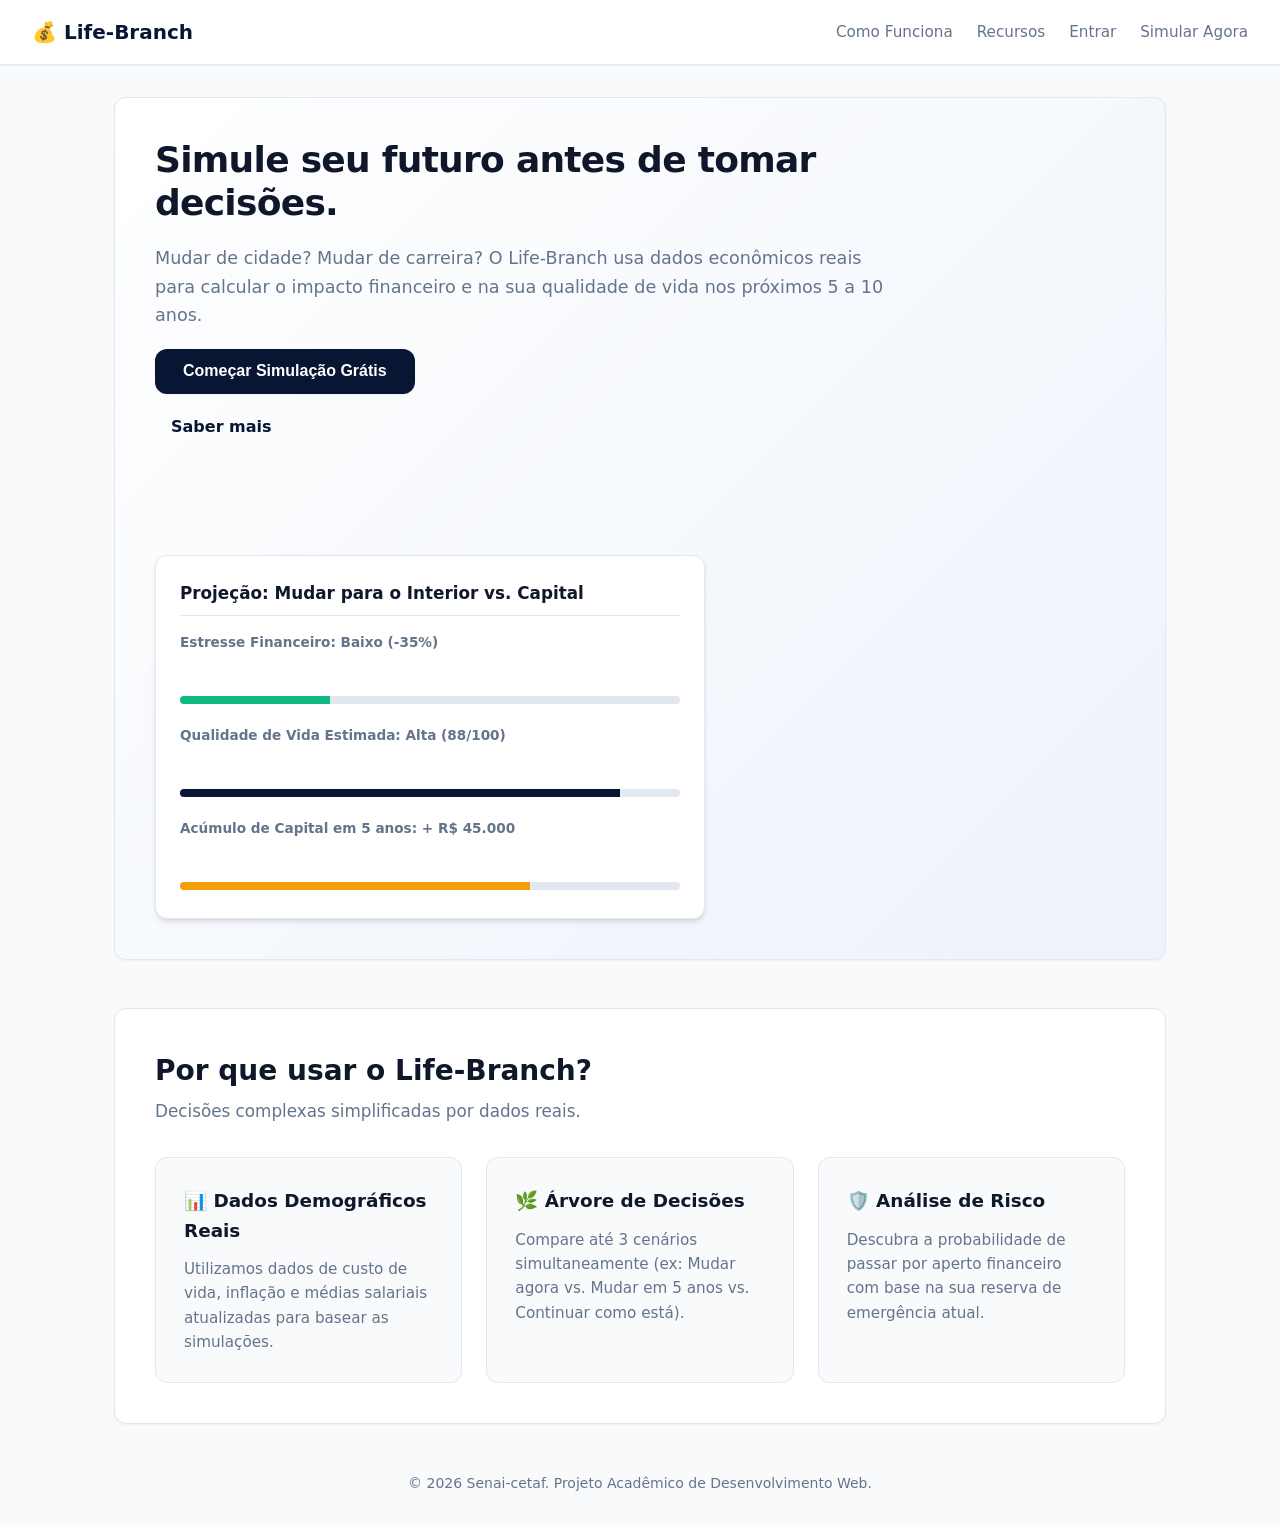
==== index.html @ f974adf6 "Add files via upload" ====
<!DOCTYPE html>
<html lang="pt-BR">
<head>
  <meta charset="UTF-8">
  <meta name="viewport" content="width=device-width, initial-scale=1.0">
  <title>Life-Branch | Simulador de Decisões de Vida</title>
  <link rel="stylesheet" href="index.css"> 
</head>
<body>
  <header>
    <a href="#">💰 Life-Branch</a>
    <nav>
      <ul>
        <li><a href="#funcionalidades">Como Funciona</a></li>
        <li><a href="#recursos">Recursos</a></li>
        <li><a href="login.html">Entrar</a></li>
        <li><a href="formulario_da_simulaçao.html">Simular Agora</a></li>
      </ul>
    </nav>
  </header>

  <hr>

  <main>
    <section id="hero">
      <h1>Simule seu futuro antes de tomar decisões.</h1>
      <p>Mudar de cidade? Mudar de carreira? O Life-Branch usa dados econômicos reais para calcular o impacto financeiro e na sua qualidade de vida nos próximos 5 a 10 anos.</p>
      
      <button type="button" onclick="alert('Iniciando simulação...')">Começar Simulação Grátis</button>
      <a href="#funcionalidades">Saber mais</a>

      <br><br>

      <article>
        <h3>Projeção: Mudar para o Interior vs. Capital</h3>
        
        <div>
          <label for="estresse">Estresse Financeiro: Baixo (-35%)</label><br>
          <progress id="estresse" value="30" max="100">30%</progress>
        </div>

        <div>
          <label for="qualidade">Qualidade de Vida Estimada: Alta (88/100)</label><br>
          <progress id="qualidade" value="88" max="100">88%</progress>
        </div>

        <div>
          <label for="capital">Acúmulo de Capital em 5 anos: + R$ 45.000</label><br>
          <progress id="capital" value="70" max="100">70%</progress>
        </div>
      </article>
    </section>

    <hr>

    <section id="funcionalidades">
      <h2>Por que usar o Life-Branch?</h2>
      <p>Decisões complexas simplificadas por dados reais.</p>

      <ul>
        <li>
          <h3>📊 Dados Demográficos Reais</h3>
          <p>Utilizamos dados de custo de vida, inflação e médias salariais atualizadas para basear as simulações.</p>
        </li>
        <li>
          <h3>🌿 Árvore de Decisões</h3>
          <p>Compare até 3 cenários simultaneamente (ex: Mudar agora vs. Mudar em 5 anos vs. Continuar como está).</p>
        </li>
        <li>
          <h3>🛡️ Análise de Risco</h3>
          <p>Descubra a probabilidade de passar por aperto financeiro com base na sua reserva de emergência atual.</p>
        </li>
      </ul>
    </section>
  </main>

  <hr>

  <footer>
    <p>&copy; 2026 Senai-cetaf. Projeto Acadêmico de Desenvolvimento Web.</p>
  </footer>
---- index.css ----
:root {
    --primary: #091633;
    --primary-hover: #1d4ed8;
    --success: #10b981;
    --danger: #ef4444;
    --warning: #f59e0b;
    
    --bg-page: #f8fafc;
    --bg-card: #ffffff;
    --text-main: #0f172a;
    --text-muted: #64748b;
    --border: #e2e8f0;
    
    --shadow-sm: 0 1px 2px 0 rgb(0 0 0 / 0.05);
    --shadow-md: 0 4px 6px -1px rgb(0 0 0 / 0.1), 0 2px 4px -2px rgb(0 0 0 / 0.1);
    --shadow-lg: 0 10px 15px -3px rgb(0 0 0 / 0.1), 0 4px 6px -4px rgb(0 0 0 / 0.1);
    --radius: 12px;
    --transition: all 0.2s ease-in-out;
  }
  
  @media (prefers-color-scheme: dark) {
    :root {
      --bg-page: #0f172a;
      --bg-card: #1e293b;
      --text-main: #f8fafc;
      --text-muted: #94a3b8;
      --border: #334155;
    }
  }
  
  * {
    margin: 0;
    padding: 0;
    box-sizing: border-box;
  }
  
  body {
    font-family: system-ui, -apple-system, BlinkMacSystemFont, 'Segoe UI', Roboto, sans-serif;
    background-color: var(--bg-page);
    color: var(--text-main);
    line-height: 1.6;
    padding-bottom: 2rem;

  }
  
  hr {
    display: none; 
  }
  

  header {
    background-color: var(--bg-card);
    border-bottom: 1px solid var(--border);
    padding: 1rem 2rem;
    display: flex;
    justify-content: space-between;
    align-items: center;
    position: sticky;
    top: 0;
    z-index: 100;
    box-shadow: var(--shadow-sm);
  }
  
  header > a {
    font-size: 1.25rem;
    font-weight: 700;
    color: var(--primary);
    text-decoration: none;
  }
  
  header nav ul {
    display: flex;
    list-style: none;
    gap: 1.5rem;
    align-items: center;
  }
  
  header nav a {
    text-decoration: none;
    color: var(--text-muted);
    font-weight: 500;
    font-size: 0.95rem;
    transition: var(--transition);
  }
  
  header nav a:hover {
    color: var(--primary);
  }
  

  header nav a[href="#simular"] {
    background-color: var(--primary);
    color: white;
    padding: 0.5rem 1rem;
    border-radius: 8px;
    font-weight: 600;
  }
  
  header nav a[href="#simular"]:hover {
    background-color: var(--primary-hover);
  }
  
 
  main {
    max-width: 1100px;
    margin: 2rem auto;
    padding: 0 1.5rem;
    display: grid;
    gap: 3rem;
  }
  
  section {
    background: var(--bg-card);
    padding: 2.5rem;
    border-radius: var(--radius);
    border: 1px solid var(--border);
    box-shadow: var(--shadow-sm);
  }

  #hero {
    background: linear-gradient(135deg, var(--bg-card) 0%, rgba(37, 99, 235, 0.05) 100%);
    display: flex;
    flex-direction: column;
    gap: 1.25rem;
    align-items: flex-start;
  }
  
  #hero h1 {
    font-size: 2.25rem;
    letter-spacing: -0.02em;
    line-height: 1.2;
    color: var(--text-main);
    max-width: 700px;
  }
  
  #hero p {
    color: var(--text-muted);
    font-size: 1.1rem;
    max-width: 750px;
  }
  

  #hero button {
    background-color: var(--primary);
    color: white;
    border: none;
    padding: 0.85rem 1.75rem;
    font-size: 1rem;
    font-weight: 600;
    border-radius: var(--radius);
    cursor: pointer;
    transition: var(--transition);
    box-shadow: var(--shadow-sm);
    display: inline-block;
  }
  
  #hero button:hover {
    background-color: var(--primary-hover);
    transform: translateY(-2px);
    box-shadow: var(--shadow-md);
  }
  
  #hero a[href="#funcionalidades"] {
    color: var(--primary);
    font-weight: 600;
    text-decoration: none;
    margin-left: 1rem;
    transition: var(--transition);
  }
  
  #hero a[href="#funcionalidades"]:hover {
    text-decoration: underline;
  }
  

  #hero article {
    width: 100%;
    max-width: 550px;
    margin-top: 1.5rem;
    background: var(--bg-card);
    padding: 1.5rem;
    border-radius: var(--radius);
    border: 1px solid var(--border);
    box-shadow: var(--shadow-md);
    display: flex;
    flex-direction: column;
    gap: 1rem;
  }
  
  #hero article h3 {
    font-size: 1.05rem;
    color: var(--text-main);
    border-bottom: 1px solid var(--border);
    padding-bottom: 0.5rem;
  }
  
  #hero article label {
    font-size: 0.85rem;
    font-weight: 600;
    color: var(--text-muted);
    display: block;
    margin-bottom: 0.25rem;
  }
  

  progress {
    width: 100%;
    height: 8px;
    border-radius: 4px;
    overflow: hidden;
    border: none;
    background-color: var(--border);
  }
  
  progress::-webkit-progress-bar {
    background-color: var(--border);
    border-radius: 4px;
  }
  
  #estresse::-webkit-progress-value { background-color: var(--success); }
  #estresse::-moz-progress-bar { background-color: var(--success); }
  
  #qualidade::-webkit-progress-value { background-color: var(--primary); }
  #qualidade::-moz-progress-bar { background-color: var(--primary); }
  
  #capital::-webkit-progress-value { background-color: var(--warning); }
  #capital::-moz-progress-bar { background-color: var(--warning); }
  

  #funcionalidades h2 {
    font-size: 1.75rem;
    margin-bottom: 0.25rem;
  }
  
  #funcionalidades > p {
    color: var(--text-muted);
    font-size: 1.05rem;
    margin-bottom: 2rem;
  }
  
  #funcionalidades ul {
    list-style: none;
    display: grid;
    grid-template-columns: repeat(auto-fit, minmax(280px, 1fr));
    gap: 1.5rem;
  }
  
  #funcionalidades li {
    background: var(--bg-page);
    padding: 1.75rem;
    border-radius: var(--radius);
    border: 1px solid var(--border);
    display: flex;
    flex-direction: column;
    gap: 0.75rem;
    transition: var(--transition);
  }
  
  #funcionalidades li:hover {
    transform: translateY(-3px);
    box-shadow: var(--shadow-md);
    border-color: rgba(37, 99, 235, 0.3);
  }
  
  #funcionalidades li h3 {
    font-size: 1.15rem;
    color: var(--text-main);
  }
  
  #funcionalidades li p {
    color: var(--text-muted);
    font-size: 0.95rem;
  }
  

  footer {
    text-align: center;
    margin-top: 3rem;
    color: var(--text-muted);
    font-size: 0.875rem;
  }
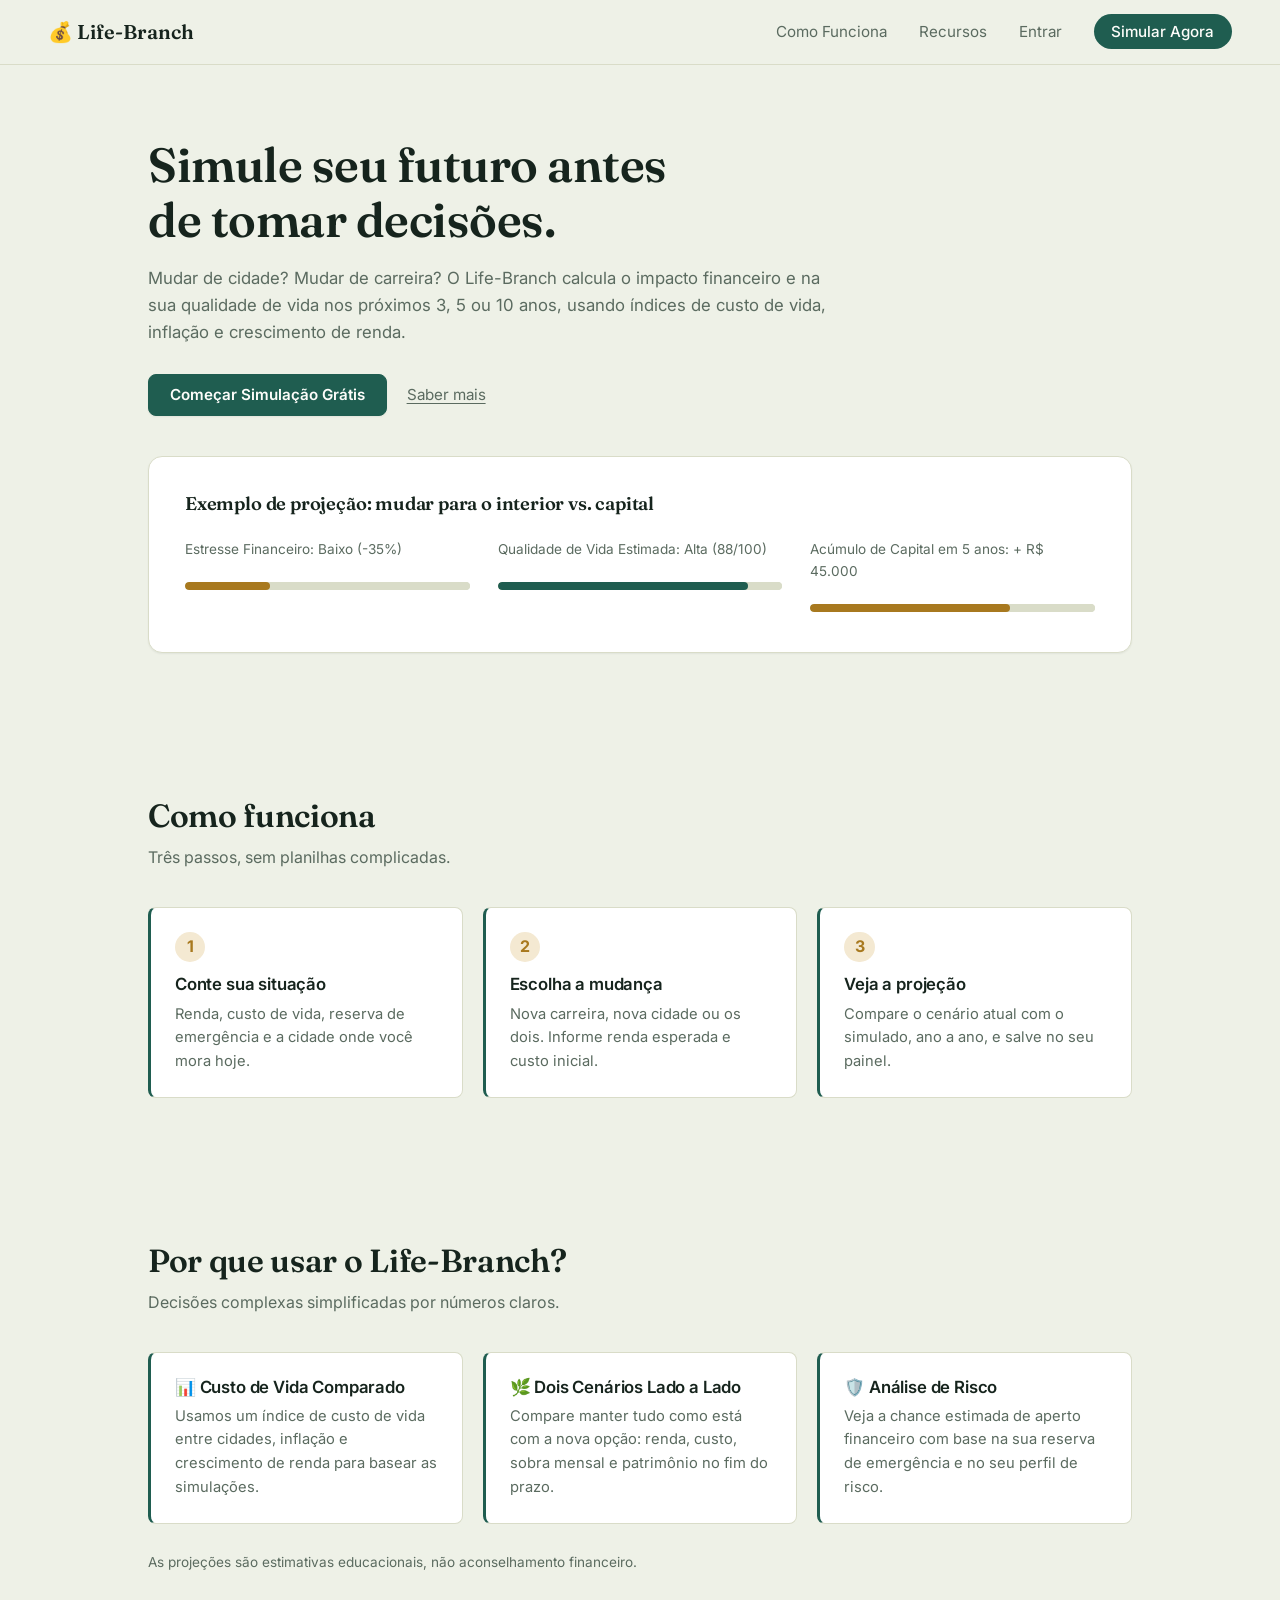
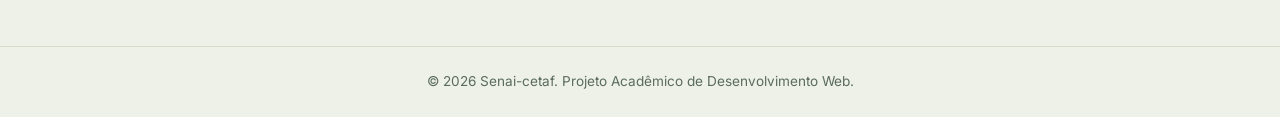
==== commit 82c5366b: "Add files via upload" ====
--- a/index.html
+++ b/index.html
@@ -4,79 +4,72 @@
   <meta charset="UTF-8">
   <meta name="viewport" content="width=device-width, initial-scale=1.0">
   <title>Life-Branch | Simulador de Decisões de Vida</title>
-  <link rel="stylesheet" href="index.css"> 
+  <link rel="stylesheet" href="base.css">
+  <link rel="stylesheet" href="index.css">
 </head>
 <body>
-  <header>
-    <a href="#">💰 Life-Branch</a>
-    <nav>
-      <ul>
-        <li><a href="#funcionalidades">Como Funciona</a></li>
-        <li><a href="#recursos">Recursos</a></li>
-        <li><a href="login.html">Entrar</a></li>
-        <li><a href="formulario_da_simulaçao.html">Simular Agora</a></li>
-      </ul>
-    </nav>
-  </header>
-
-  <hr>
+  <header id="topo"></header>
 
   <main>
     <section id="hero">
       <h1>Simule seu futuro antes de tomar decisões.</h1>
-      <p>Mudar de cidade? Mudar de carreira? O Life-Branch usa dados econômicos reais para calcular o impacto financeiro e na sua qualidade de vida nos próximos 5 a 10 anos.</p>
-      
-      <button type="button" onclick="alert('Iniciando simulação...')">Começar Simulação Grátis</button>
-      <a href="#funcionalidades">Saber mais</a>
+      <p>Mudar de cidade? Mudar de carreira? O Life-Branch calcula o impacto financeiro e na sua qualidade de vida nos próximos 3, 5 ou 10 anos, usando índices de custo de vida, inflação e crescimento de renda.</p>
 
-      <br><br>
+      <div class="hero-acoes">
+        <a class="btn" href="formulario_simulaçao.html">Começar Simulação Grátis</a>
+        <a class="saiba-mais" href="#funcionalidades">Saber mais</a>
+      </div>
 
       <article>
-        <h3>Projeção: Mudar para o Interior vs. Capital</h3>
-        
+        <h3>Exemplo de projeção: mudar para o interior vs. capital</h3>
         <div>
-          <label for="estresse">Estresse Financeiro: Baixo (-35%)</label><br>
-          <progress id="estresse" value="30" max="100">30%</progress>
+          <label for="estresse">Estresse Financeiro: Baixo (-35%)</label>
+          <progress id="estresse" class="gold" value="30" max="100">30%</progress>
         </div>
-
         <div>
-          <label for="qualidade">Qualidade de Vida Estimada: Alta (88/100)</label><br>
-          <progress id="qualidade" value="88" max="100">88%</progress>
+          <label for="qualidade">Qualidade de Vida Estimada: Alta (88/100)</label>
+          <progress id="qualidade" class="forest" value="88" max="100">88%</progress>
         </div>
-
         <div>
-          <label for="capital">Acúmulo de Capital em 5 anos: + R$ 45.000</label><br>
-          <progress id="capital" value="70" max="100">70%</progress>
+          <label for="capital">Acúmulo de Capital em 5 anos: + R$ 45.000</label>
+          <progress id="capital" class="gold" value="70" max="100">70%</progress>
         </div>
       </article>
     </section>
 
-    <hr>
+    <section id="funcionalidades">
+      <h2>Como funciona</h2>
+      <p class="sub">Três passos, sem planilhas complicadas.</p>
+      <ol class="passos">
+        <li><span>1</span><h3>Conte sua situação</h3><p>Renda, custo de vida, reserva de emergência e a cidade onde você mora hoje.</p></li>
+        <li><span>2</span><h3>Escolha a mudança</h3><p>Nova carreira, nova cidade ou os dois. Informe renda esperada e custo inicial.</p></li>
+        <li><span>3</span><h3>Veja a projeção</h3><p>Compare o cenário atual com o simulado, ano a ano, e salve no seu painel.</p></li>
+      </ol>
+    </section>
 
-    <section id="funcionalidades">
+    <section id="recursos">
       <h2>Por que usar o Life-Branch?</h2>
-      <p>Decisões complexas simplificadas por dados reais.</p>
-
-      <ul>
+      <p class="sub">Decisões complexas simplificadas por números claros.</p>
+      <ul class="cards">
         <li>
-          <h3>📊 Dados Demográficos Reais</h3>
-          <p>Utilizamos dados de custo de vida, inflação e médias salariais atualizadas para basear as simulações.</p>
+          <h3>📊 Custo de Vida Comparado</h3>
+          <p>Usamos um índice de custo de vida entre cidades, inflação e crescimento de renda para basear as simulações.</p>
         </li>
         <li>
-          <h3>🌿 Árvore de Decisões</h3>
-          <p>Compare até 3 cenários simultaneamente (ex: Mudar agora vs. Mudar em 5 anos vs. Continuar como está).</p>
+          <h3>🌿 Dois Cenários Lado a Lado</h3>
+          <p>Compare manter tudo como está com a nova opção: renda, custo, sobra mensal e patrimônio no fim do prazo.</p>
         </li>
         <li>
           <h3>🛡️ Análise de Risco</h3>
-          <p>Descubra a probabilidade de passar por aperto financeiro com base na sua reserva de emergência atual.</p>
+          <p>Veja a chance estimada de aperto financeiro com base na sua reserva de emergência e no seu perfil de risco.</p>
         </li>
       </ul>
+      <p class="aviso">As projeções são estimativas educacionais, não aconselhamento financeiro.</p>
     </section>
   </main>
 
-  <hr>
+  <footer id="rodape"></footer>
 
-  <footer>
-    <p>&copy; 2026 Senai-cetaf. Projeto Acadêmico de Desenvolvimento Web.</p>
-  </footer>
-
+  <script src="app.js"></script>
+</body>
+</html>
--- a/base.css
+++ b/base.css
@@ -0,0 +1,273 @@
+/* ============================================
+   Life-Branch — base.css (estilos compartilhados)
+   Conceito: "livro-razão financeiro" — papel, tinta
+   e uma trilha verde de crescimento; dourado só
+   para valores em dinheiro.
+   ============================================ */
+
+   @import url('https://fonts.googleapis.com/css2?family=Fraunces:opsz,wght@9..144,500;9..144,600;9..144,700&family=Inter:wght@400;500;600;700&display=swap');
+
+   :root {
+     --paper: #eef1e7;
+     --paper-raised: #ffffff;
+     --ink: #16241d;
+     --ink-muted: #5b6b60;
+     --forest: #1f5d50;
+     --forest-deep: #163f37;
+     --gold: #a8791f;
+     --gold-soft: #f4e9d2;
+     --danger: #a83b2e;
+     --success: #1f5d50;
+     --warning: #a8791f;
+     --border: #d9dcc8;
+   
+     --shadow-sm: 0 1px 2px 0 rgb(22 36 29 / 0.06);
+     --shadow-md: 0 8px 20px -6px rgb(22 36 29 / 0.18);
+   
+     --font-display: 'Fraunces', Georgia, serif;
+     --font-body: 'Inter', system-ui, -apple-system, 'Segoe UI', Roboto, sans-serif;
+   
+     --radius-sm: 8px;
+     --radius-md: 14px;
+     --content-width: 1080px;
+     --transition: all 0.18s ease-in-out;
+   }
+   
+   @media (prefers-color-scheme: dark) {
+     :root {
+       --paper: #101d17;
+       --paper-raised: #17251e;
+       --ink: #eaf2ec;
+       --ink-muted: #93a89b;
+       --forest: #4fa88f;
+       --forest-deep: #3c8672;
+       --gold: #e0b15c;
+       --gold-soft: #2b2415;
+       --danger: #e0766a;
+       --success: #4fa88f;
+       --warning: #e0b15c;
+       --border: #2a3d33;
+       --shadow-sm: 0 1px 2px 0 rgb(0 0 0 / 0.35);
+       --shadow-md: 0 8px 24px -8px rgb(0 0 0 / 0.55);
+     }
+   }
+   
+   /* ---------- Reset ---------- */
+   * { margin: 0; padding: 0; box-sizing: border-box; }
+   
+   html { scroll-behavior: smooth; }
+   
+   body {
+     font-family: var(--font-body);
+     background-color: var(--paper);
+     color: var(--ink);
+     line-height: 1.6;
+     min-height: 100vh;
+     display: flex;
+     flex-direction: column;
+   }
+   
+   hr { display: none; }
+   img { max-width: 100%; }
+   a { color: inherit; }
+   h1, h2, h3 { font-family: var(--font-display); font-weight: 600; letter-spacing: -0.01em; line-height: 1.2; }
+   section[id] { scroll-margin-top: 5rem; }
+   
+   /* ---------- Cabeçalho ---------- */
+   .topo {
+     position: sticky;
+     top: 0;
+     z-index: 10;
+     display: flex;
+     align-items: center;
+     justify-content: space-between;
+     flex-wrap: wrap;
+     gap: 0.75rem 1.5rem;
+     padding: 1rem clamp(1.25rem, 4vw, 3rem);
+     background-color: var(--paper);
+     border-bottom: 1px solid var(--border);
+   }
+   
+   .topo .logo {
+     font-family: var(--font-display);
+     font-weight: 600;
+     font-size: 1.25rem;
+     text-decoration: none;
+   }
+   
+   .topo nav ul {
+     list-style: none;
+     display: flex;
+     align-items: center;
+     flex-wrap: wrap;
+     gap: clamp(0.75rem, 2.5vw, 2rem);
+   }
+   
+   .topo nav a {
+     text-decoration: none;
+     font-size: 0.95rem;
+     color: var(--ink-muted);
+     transition: var(--transition);
+   }
+   
+   .topo nav a:hover,
+   .topo nav a:focus-visible,
+   .topo nav a[aria-current="page"] { color: var(--ink); }
+   
+   .topo nav a[aria-current="page"] { font-weight: 600; }
+   
+   .topo nav a.nav-cta {
+     color: #fdfdfa;
+     background-color: var(--forest);
+     padding: 0.5rem 1.1rem;
+     border-radius: 999px;
+     font-weight: 500;
+   }
+   
+   .topo nav a.nav-cta:hover,
+   .topo nav a.nav-cta:focus-visible { background-color: var(--forest-deep); color: #fdfdfa; }
+   
+   /* ---------- Layout ---------- */
+   main { flex: 1; width: 100%; }
+   
+   main.pagina {
+     max-width: 900px;
+     margin: 0 auto;
+     padding: clamp(1.5rem, 4vw, 3rem) clamp(1rem, 4vw, 2rem);
+     display: flex;
+     flex-direction: column;
+     gap: 1.75rem;
+   }
+   
+   .card {
+     background-color: var(--paper-raised);
+     border: 1px solid var(--border);
+     border-radius: var(--radius-md);
+     box-shadow: var(--shadow-sm);
+     padding: clamp(1.25rem, 3vw, 2rem);
+   }
+   
+   .card h1 { font-size: 1.7rem; }
+   .card h2 { font-size: 1.3rem; margin-bottom: 1rem; }
+   .muted { color: var(--ink-muted); }
+   
+   /* ---------- Botões ---------- */
+   .btn {
+     display: inline-flex;
+     align-items: center;
+     justify-content: center;
+     gap: 0.4rem;
+     font-family: var(--font-body);
+     font-weight: 600;
+     font-size: 0.95rem;
+     line-height: 1.2;
+     text-decoration: none;
+     color: #fdfdfa;
+     background-color: var(--forest);
+     border: 1px solid var(--forest);
+     padding: 0.7rem 1.3rem;
+     border-radius: var(--radius-sm);
+     cursor: pointer;
+     box-shadow: var(--shadow-sm);
+     transition: var(--transition);
+   }
+   
+   .btn:hover,
+   .btn:focus-visible { background-color: var(--forest-deep); border-color: var(--forest-deep); box-shadow: var(--shadow-md); }
+   
+   .btn-outline { background: transparent; color: var(--ink); border-color: var(--border); box-shadow: none; }
+   .btn-outline:hover,
+   .btn-outline:focus-visible { background: var(--gold-soft); color: var(--ink); border-color: var(--gold); box-shadow: none; }
+   
+   .btn-danger { background: var(--danger); border-color: var(--danger); color: #fff; }
+   .btn-danger:hover,
+   .btn-danger:focus-visible { background: #8a2f24; border-color: #8a2f24; }
+   
+   .btn-sm { font-size: 0.82rem; padding: 0.4rem 0.8rem; }
+   .btn-block { width: 100%; }
+   .btn[disabled] { opacity: 0.55; cursor: not-allowed; }
+   
+   .btn-link {
+     background: none; border: none; padding: 0; font: inherit;
+     color: var(--forest); text-decoration: underline; text-underline-offset: 3px; cursor: pointer;
+   }
+   
+   /* ---------- Formulários ---------- */
+   fieldset { border: 1px solid var(--border); border-radius: var(--radius-md); padding: 1.5rem; margin-bottom: 1.5rem; }
+   legend { padding: 0 0.5rem; font-size: 0.95rem; color: var(--forest); }
+   
+   .campo { display: flex; flex-direction: column; gap: 0.35rem; margin-bottom: 1.1rem; }
+   .campo label,
+   .rotulo { font-size: 0.9rem; font-weight: 600; }
+   
+   input[type="text"], input[type="email"], input[type="password"],
+   input[type="number"], input[type="date"], select {
+     width: 100%;
+     font-family: var(--font-body);
+     font-size: 0.95rem;
+     color: var(--ink);
+     background-color: var(--paper);
+     border: 1px solid var(--border);
+     border-radius: var(--radius-sm);
+     padding: 0.65rem 0.8rem;
+     transition: var(--transition);
+   }
+   
+   input:focus, select:focus { outline: 2px solid var(--forest); outline-offset: 1px; border-color: var(--forest); }
+   input:disabled { opacity: 0.55; cursor: not-allowed; }
+   input[type="checkbox"], input[type="radio"] { accent-color: var(--forest); width: 1rem; height: 1rem; }
+   
+   .campo-inline { flex-direction: row; align-items: center; gap: 0.6rem; }
+   .campo-inline label { font-weight: 400; }
+   .campo small { color: var(--ink-muted); font-size: 0.8rem; }
+   .erro { color: var(--danger); font-size: 0.85rem; font-weight: 500; }
+   .erro[hidden], [hidden] { display: none !important; }
+   
+   .grade { display: grid; grid-template-columns: repeat(auto-fit, minmax(250px, 1fr)); column-gap: 1.25rem; }
+   
+   /* ---------- Tabelas ---------- */
+   .tabela-wrap { overflow-x: auto; border: 1px solid var(--border); border-radius: var(--radius-sm); }
+   table { width: 100%; border-collapse: collapse; font-size: 0.9rem; }
+   th, td { text-align: left; padding: 0.8rem 1rem; border-bottom: 1px solid var(--border); vertical-align: middle; }
+   th { background: var(--gold-soft); font-size: 0.8rem; text-transform: uppercase; letter-spacing: 0.04em; color: var(--ink-muted); }
+   tbody tr:last-child td { border-bottom: none; }
+   
+   /* ---------- Barras de progresso ---------- */
+   progress {
+     appearance: none; -webkit-appearance: none;
+     width: 100%; height: 8px; border-radius: 999px; overflow: hidden;
+     background-color: var(--border); border: none;
+   }
+   progress::-webkit-progress-bar { background-color: var(--border); border-radius: 999px; }
+   progress::-webkit-progress-value { border-radius: 999px; transition: width 0.3s ease-in-out; background: var(--forest); }
+   progress::-moz-progress-bar { border-radius: 999px; background: var(--forest); }
+   progress.gold::-webkit-progress-value { background: var(--gold); }
+   progress.gold::-moz-progress-bar { background: var(--gold); }
+   progress.forest::-webkit-progress-value { background: var(--forest); }
+   progress.forest::-moz-progress-bar { background: var(--forest); }
+   
+   /* ---------- Estado vazio e aviso (toast) ---------- */
+   .vazio { text-align: center; padding: 2rem 1rem; color: var(--ink-muted); display: flex; flex-direction: column; align-items: center; gap: 1rem; }
+   
+   .toast {
+     position: fixed; left: 50%; bottom: 1.5rem;
+     transform: translate(-50%, 20px);
+     background: var(--ink); color: var(--paper);
+     padding: 0.75rem 1.25rem; border-radius: 999px;
+     font-size: 0.9rem; box-shadow: var(--shadow-md);
+     opacity: 0; pointer-events: none; transition: var(--transition); z-index: 50;
+   }
+   .toast.visivel { opacity: 1; transform: translate(-50%, 0); }
+   
+   dialog { margin: auto; max-width: min(520px, 92vw); padding: 1.75rem; border: 1px solid var(--border); border-radius: var(--radius-md); background: var(--paper-raised); color: var(--ink); }
+   dialog::backdrop { background: rgb(0 0 0 / 0.45); }
+   dialog h2 { font-size: 1.25rem; margin-bottom: 0.75rem; }
+   dialog p { margin-bottom: 1rem; color: var(--ink-muted); font-size: 0.92rem; }
+   
+   /* ---------- Rodapé ---------- */
+   footer { border-top: 1px solid var(--border); padding: 1.5rem clamp(1.25rem, 4vw, 3rem); text-align: center; }
+   footer p { font-size: 0.85rem; color: var(--ink-muted); }
+   
+   /* ---------- Acessibilidade ---------- */
+   :focus-visible { outline: 2px solid var(--forest); outline-offset: 2px; }
+   @media (prefers-reduced-motion: reduce) { * { transition: none !important; scroll-behavior: auto !important; } }
--- a/index.css
+++ b/index.css
@@ -1,282 +1,82 @@
+/* index.css — página inicial */
+main > section {
+  max-width: var(--content-width);
+  margin: 0 auto;
+  padding: clamp(2.5rem, 6vw, 4.5rem) clamp(1.25rem, 4vw, 3rem);
+}
 
-   :root {
-    --primary: #091633;
-    --primary-hover: #1d4ed8;
-    --success: #10b981;
-    --danger: #ef4444;
-    --warning: #f59e0b;
-    
-    --bg-page: #f8fafc;
-    --bg-card: #ffffff;
-    --text-main: #0f172a;
-    --text-muted: #64748b;
-    --border: #e2e8f0;
-    
-    --shadow-sm: 0 1px 2px 0 rgb(0 0 0 / 0.05);
-    --shadow-md: 0 4px 6px -1px rgb(0 0 0 / 0.1), 0 2px 4px -2px rgb(0 0 0 / 0.1);
-    --shadow-lg: 0 10px 15px -3px rgb(0 0 0 / 0.1), 0 4px 6px -4px rgb(0 0 0 / 0.1);
-    --radius: 12px;
-    --transition: all 0.2s ease-in-out;
-  }
-  
-  @media (prefers-color-scheme: dark) {
-    :root {
-      --bg-page: #0f172a;
-      --bg-card: #1e293b;
-      --text-main: #f8fafc;
-      --text-muted: #94a3b8;
-      --border: #334155;
-    }
-  }
-  
-  * {
-    margin: 0;
-    padding: 0;
-    box-sizing: border-box;
-  }
-  
-  body {
-    font-family: system-ui, -apple-system, BlinkMacSystemFont, 'Segoe UI', Roboto, sans-serif;
-    background-color: var(--bg-page);
-    color: var(--text-main);
-    line-height: 1.6;
-    padding-bottom: 2rem;
+#hero h1 {
+  font-size: clamp(2rem, 4.2vw, 3rem);
+  max-width: 18ch;
+  line-height: 1.15;
+}
 
-  }
-  
-  hr {
-    display: none; 
-  }
-  
+#hero > p {
+  margin-top: 1.1rem;
+  max-width: 62ch;
+  font-size: 1.05rem;
+  color: var(--ink-muted);
+}
 
-  header {
-    background-color: var(--bg-card);
-    border-bottom: 1px solid var(--border);
-    padding: 1rem 2rem;
-    display: flex;
-    justify-content: space-between;
-    align-items: center;
-    position: sticky;
-    top: 0;
-    z-index: 100;
-    box-shadow: var(--shadow-sm);
-  }
-  
-  header > a {
-    font-size: 1.25rem;
-    font-weight: 700;
-    color: var(--primary);
-    text-decoration: none;
-  }
-  
-  header nav ul {
-    display: flex;
-    list-style: none;
-    gap: 1.5rem;
-    align-items: center;
-  }
-  
-  header nav a {
-    text-decoration: none;
-    color: var(--text-muted);
-    font-weight: 500;
-    font-size: 0.95rem;
-    transition: var(--transition);
-  }
-  
-  header nav a:hover {
-    color: var(--primary);
-  }
-  
+.hero-acoes { display: flex; align-items: center; flex-wrap: wrap; gap: 1.25rem; margin-top: 1.75rem; }
+.saiba-mais { font-size: 0.95rem; text-decoration: underline; text-underline-offset: 3px; color: var(--ink-muted); }
+.saiba-mais:hover { color: var(--ink); }
 
-  header nav a[href="#simular"] {
-    background-color: var(--primary);
-    color: white;
-    padding: 0.5rem 1rem;
-    border-radius: 8px;
-    font-weight: 600;
-  }
-  
-  header nav a[href="#simular"]:hover {
-    background-color: var(--primary-hover);
-  }
-  
- 
-  main {
-    max-width: 1100px;
-    margin: 2rem auto;
-    padding: 0 1.5rem;
-    display: grid;
-    gap: 3rem;
-  }
-  
-  section {
-    background: var(--bg-card);
-    padding: 2.5rem;
-    border-radius: var(--radius);
-    border: 1px solid var(--border);
-    box-shadow: var(--shadow-sm);
-  }
+#hero article {
+  margin-top: 2.5rem;
+  background-color: var(--paper-raised);
+  border: 1px solid var(--border);
+  border-radius: var(--radius-md);
+  box-shadow: var(--shadow-sm);
+  padding: clamp(1.5rem, 3vw, 2.25rem);
+}
 
-  #hero {
-    background: linear-gradient(135deg, var(--bg-card) 0%, rgba(37, 99, 235, 0.05) 100%);
-    display: flex;
-    flex-direction: column;
-    gap: 1.25rem;
-    align-items: flex-start;
-  }
-  
-  #hero h1 {
-    font-size: 2.25rem;
-    letter-spacing: -0.02em;
-    line-height: 1.2;
-    color: var(--text-main);
-    max-width: 700px;
-  }
-  
-  #hero p {
-    color: var(--text-muted);
-    font-size: 1.1rem;
-    max-width: 750px;
-  }
-  
+#hero article h3 { font-size: 1.15rem; margin-bottom: 1.5rem; }
+#hero article > div { margin-bottom: 1.25rem; }
+#hero article > div:last-child { margin-bottom: 0; }
+#hero article label { display: block; font-size: 0.85rem; color: var(--ink-muted); margin-bottom: 0.5rem; }
 
-  #hero button {
-    background-color: var(--primary);
-    color: white;
-    border: none;
-    padding: 0.85rem 1.75rem;
-    font-size: 1rem;
-    font-weight: 600;
-    border-radius: var(--radius);
-    cursor: pointer;
-    transition: var(--transition);
-    box-shadow: var(--shadow-sm);
-    display: inline-block;
-  }
-  
-  #hero button:hover {
-    background-color: var(--primary-hover);
-    transform: translateY(-2px);
-    box-shadow: var(--shadow-md);
-  }
-  
-  #hero a[href="#funcionalidades"] {
-    color: var(--primary);
-    font-weight: 600;
-    text-decoration: none;
-    margin-left: 1rem;
-    transition: var(--transition);
-  }
-  
-  #hero a[href="#funcionalidades"]:hover {
-    text-decoration: underline;
-  }
-  
+@media (min-width: 640px) {
+  #hero article { display: grid; grid-template-columns: repeat(3, 1fr); column-gap: 1.75rem; }
+  #hero article h3 { grid-column: 1 / -1; }
+  #hero article > div { margin-bottom: 0; }
+}
 
-  #hero article {
-    width: 100%;
-    max-width: 550px;
-    margin-top: 1.5rem;
-    background: var(--bg-card);
-    padding: 1.5rem;
-    border-radius: var(--radius);
-    border: 1px solid var(--border);
-    box-shadow: var(--shadow-md);
-    display: flex;
-    flex-direction: column;
-    gap: 1rem;
-  }
-  
-  #hero article h3 {
-    font-size: 1.05rem;
-    color: var(--text-main);
-    border-bottom: 1px solid var(--border);
-    padding-bottom: 0.5rem;
-  }
-  
-  #hero article label {
-    font-size: 0.85rem;
-    font-weight: 600;
-    color: var(--text-muted);
-    display: block;
-    margin-bottom: 0.25rem;
-  }
-  
+#funcionalidades h2,
+#recursos h2 { font-size: clamp(1.5rem, 3vw, 2rem); max-width: 22ch; }
+.sub { margin-top: 0.6rem; color: var(--ink-muted); }
 
-  progress {
-    width: 100%;
-    height: 8px;
-    border-radius: 4px;
-    overflow: hidden;
-    border: none;
-    background-color: var(--border);
-  }
-  
-  progress::-webkit-progress-bar {
-    background-color: var(--border);
-    border-radius: 4px;
-  }
-  
-  #estresse::-webkit-progress-value { background-color: var(--success); }
-  #estresse::-moz-progress-bar { background-color: var(--success); }
-  
-  #qualidade::-webkit-progress-value { background-color: var(--primary); }
-  #qualidade::-moz-progress-bar { background-color: var(--primary); }
-  
-  #capital::-webkit-progress-value { background-color: var(--warning); }
-  #capital::-moz-progress-bar { background-color: var(--warning); }
-  
+.passos, .cards {
+  list-style: none;
+  margin-top: 2.25rem;
+  display: grid;
+  grid-template-columns: 1fr;
+  gap: 1.25rem;
+}
 
-  #funcionalidades h2 {
-    font-size: 1.75rem;
-    margin-bottom: 0.25rem;
-  }
-  
-  #funcionalidades > p {
-    color: var(--text-muted);
-    font-size: 1.05rem;
-    margin-bottom: 2rem;
-  }
-  
-  #funcionalidades ul {
-    list-style: none;
-    display: grid;
-    grid-template-columns: repeat(auto-fit, minmax(280px, 1fr));
-    gap: 1.5rem;
-  }
-  
-  #funcionalidades li {
-    background: var(--bg-page);
-    padding: 1.75rem;
-    border-radius: var(--radius);
-    border: 1px solid var(--border);
-    display: flex;
-    flex-direction: column;
-    gap: 0.75rem;
-    transition: var(--transition);
-  }
-  
-  #funcionalidades li:hover {
-    transform: translateY(-3px);
-    box-shadow: var(--shadow-md);
-    border-color: rgba(37, 99, 235, 0.3);
-  }
-  
-  #funcionalidades li h3 {
-    font-size: 1.15rem;
-    color: var(--text-main);
-  }
-  
-  #funcionalidades li p {
-    color: var(--text-muted);
-    font-size: 0.95rem;
-  }
-  
+@media (min-width: 768px) {
+  .passos, .cards { grid-template-columns: repeat(3, 1fr); }
+}
 
-  footer {
-    text-align: center;
-    margin-top: 3rem;
-    color: var(--text-muted);
-    font-size: 0.875rem;
-  }+.passos li,
+.cards li {
+  background-color: var(--paper-raised);
+  border: 1px solid var(--border);
+  border-left: 3px solid var(--forest);
+  border-radius: var(--radius-sm);
+  padding: 1.5rem;
+  transition: var(--transition);
+}
+
+.passos li:hover,
+.cards li:hover { border-left-color: var(--gold); box-shadow: var(--shadow-sm); }
+
+.passos li span {
+  display: inline-flex; align-items: center; justify-content: center;
+  width: 1.9rem; height: 1.9rem; border-radius: 50%;
+  background: var(--gold-soft); color: var(--gold); font-weight: 700; margin-bottom: 0.75rem;
+}
+
+.passos h3, .cards h3 { font-family: var(--font-body); font-size: 1.05rem; font-weight: 600; margin-bottom: 0.5rem; }
+.passos p, .cards p { font-size: 0.92rem; color: var(--ink-muted); }
+.aviso { margin-top: 1.75rem; font-size: 0.85rem; color: var(--ink-muted); }
